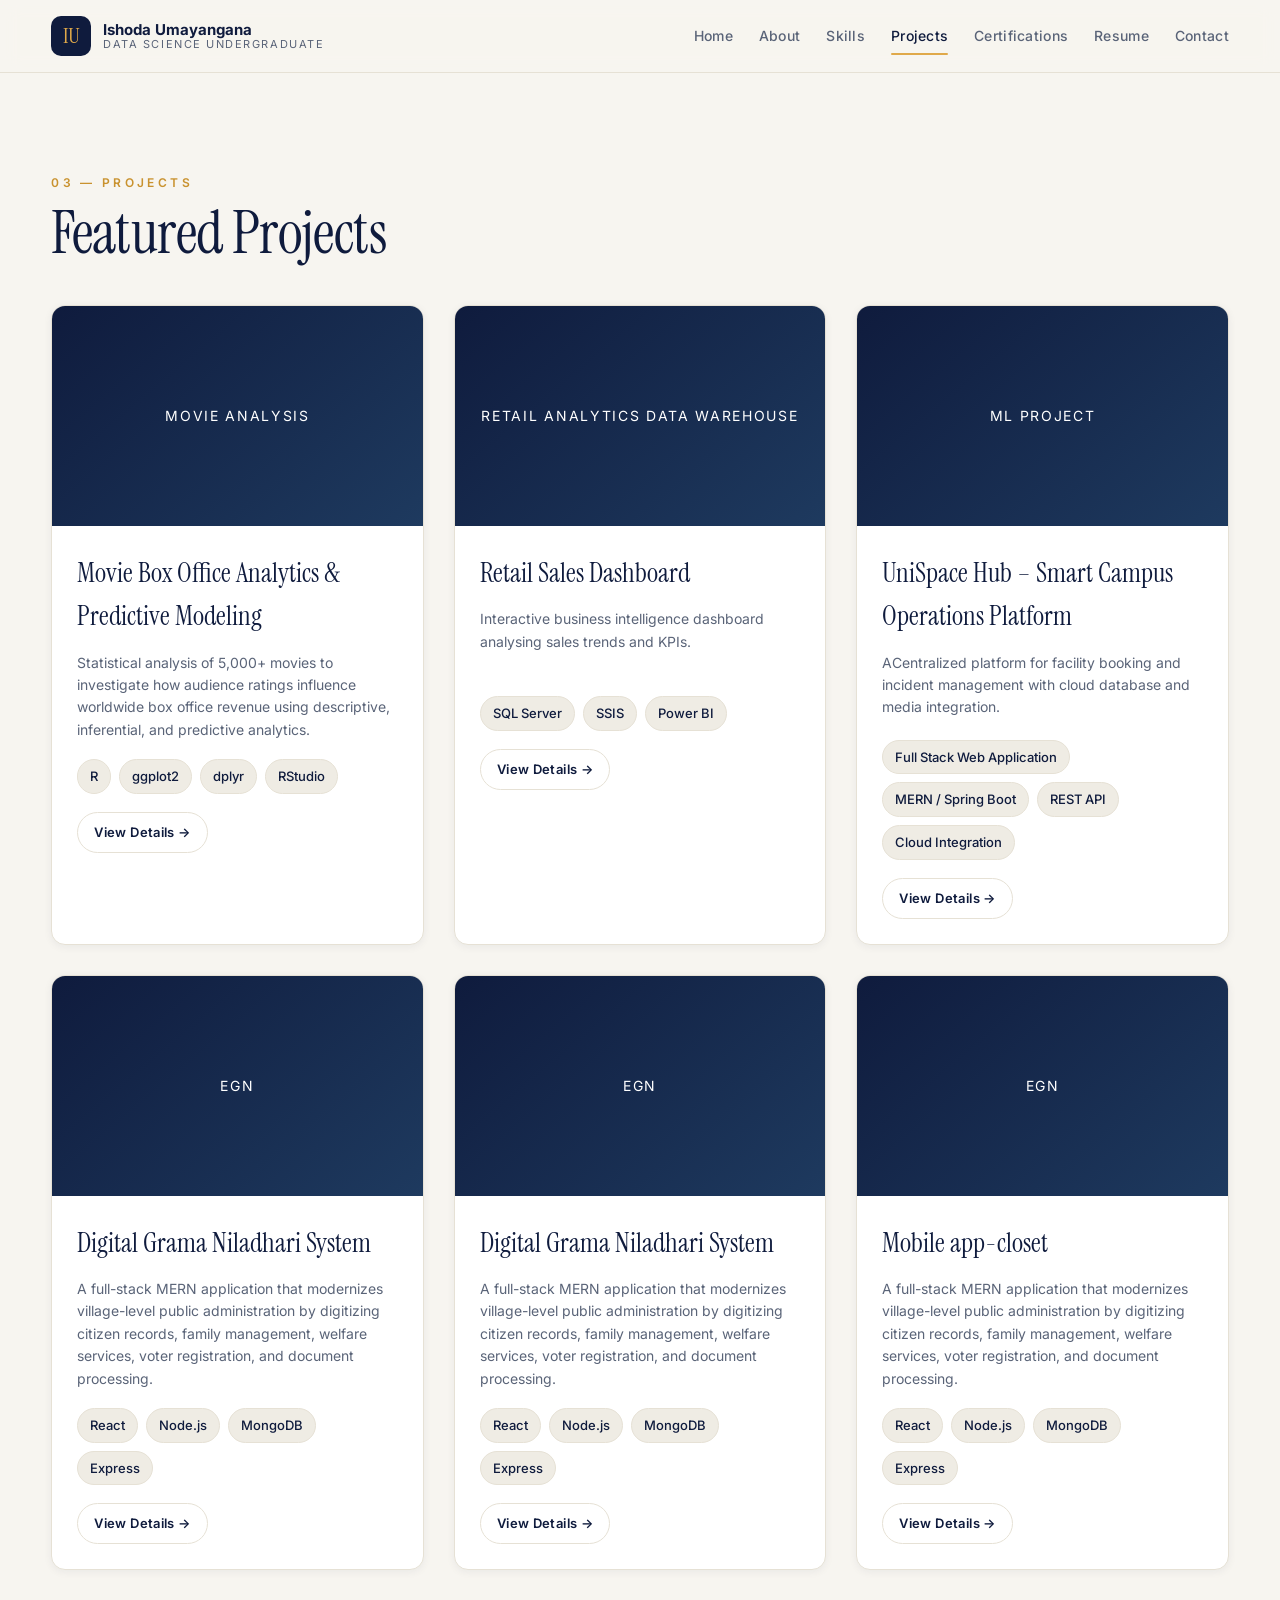
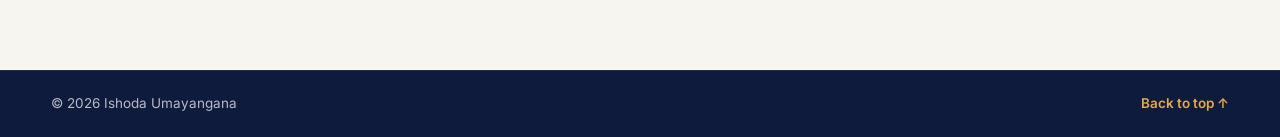
==== projects/all-projects.html @ 5887d543 "created portfolio structure" ====
<!DOCTYPE html>
<html lang="en">
<head>
  <meta charset="UTF-8" />
  <meta name="viewport" content="width=device-width, initial-scale=1.0" />
  <title>Ishoda Umayangana — Data Science Undergraduate</title>
  <meta name="description" content="Portfolio of Ishoda Umayangana, a third-year Data Science undergraduate at SLIIT specializing in data analytics, BI, and machine learning." />
  <meta name="author" content="Ishoda Umayangana" />
  <meta property="og:title" content="Ishoda Umayangana — Data Science Undergraduate" />
  <meta property="og:description" content="Portfolio of a third-year Data Science undergraduate at SLIIT — analytics, BI, and ML projects." />
  <meta property="og:type" content="website" />
  <meta name="twitter:card" content="summary_large_image" />
  <link rel="icon" href="data:image/svg+xml,%3Csvg xmlns='http://www.w3.org/2000/svg' viewBox='0 0 32 32'%3E%3Crect width='32' height='32' rx='6' fill='%230F1B3D'/%3E%3Ctext x='50%25' y='55%25' text-anchor='middle' dominant-baseline='middle' font-family='serif' font-size='18' fill='%23E0A94A'%3EI%3C/text%3E%3C/svg%3E" />
  <link rel="preconnect" href="https://fonts.googleapis.com" />
  <link rel="preconnect" href="https://fonts.gstatic.com" crossorigin />
  <link href="https://fonts.googleapis.com/css2?family=Instrument+Serif:ital@0;1&family=Inter:wght@400;500;600;700&display=swap" rel="stylesheet" />
  <link rel="stylesheet" href="../styles.css" />
  <link rel="stylesheet" href="../header.css" />
  <script src="../script.js" defer></script>
</head>
<body>
  <!-- HEADER / NAV -->
  <header class="site-header">
    <div class="container nav-inner">
      <a href="#home" class="brand">
        <span class="brand-mark">IU</span>
        <span class="brand-text">
          <strong>Ishoda Umayangana</strong>
          <em>Data Science Undergraduate</em>
        </span>
      </a>
      <button class="nav-toggle" id="navToggle" aria-label="Open menu" aria-expanded="false">
        <span></span><span></span><span></span>
      </button>
      <nav class="nav" id="siteNav" aria-label="Primary">
        <a href="index.html" class="nav-link">Home</a>
        <a href="#about" class="nav-link">About</a>
        <a href="#skills" class="nav-link">Skills</a>
        <a href="#projects" class="nav-link">Projects</a>
        <a href="#certifications" class="nav-link">Certifications</a>
        <a href="#resume" class="nav-link">Resume</a>
        <a href="#contact" class="nav-link">Contact</a>
      </nav>
    </div>
  </header>
  <main>
    <!-- PROJECTS -->
    <section id="projects" class="section">
      <div class="container">

        <p class="eyebrow">03 — Projects</p>
        <h2 class="section-title">Featured Projects</h2>


        <!-- Data Science Projects -->
        
        <div class="project-grid">

          <!-- Movie Analysis -->
          <article class="project-card reveal">

            <div class="project-image">
              <span>Movie Analysis</span>
            </div>

            <div class="project-content">

              <h3>Movie Box Office Analytics & Predictive Modeling</h3>

              <p>
                Statistical analysis of 5,000+ movies to investigate how audience ratings influence worldwide box office revenue using descriptive, inferential, and predictive analytics.
              </p>

              <div class="chips">
                <span class="chip">R</span>
                <span class="chip">ggplot2</span>
                <span class="chip">dplyr</span>
                <span class="chip">RStudio</span>
              </div>

              <a href="movie-analysis.html" class="btn btn-small">
                View Details →
              </a>

            </div>

          </article>



          <!-- Power BI -->
          <article class="project-card reveal">

            <div class="project-image">
              <span>Retail Analytics Data Warehouse</span>
            </div>

            <div class="project-content">

              <h3>Retail Sales Dashboard</h3>

              <p>
                Interactive business intelligence dashboard
                analysing sales trends and KPIs.
              </p>

              <div class="chips">
                <span class="chip">SQL Server</span>
                <span class="chip">SSIS</span>
                <span class="chip">Power BI</span>
              </div>


              <a href="retail-dw.html" class="btn btn-small">
                View Details →
              </a>

            </div>

          </article>




          <!-- ML -->
          <article class="project-card reveal">

            <div class="project-image">
              <span>ML Project</span>
            </div>

            <div class="project-content">

              <h3>UniSpace Hub – Smart Campus Operations Platform</h3>

              <p>
                ACentralized platform for facility booking and incident
                management with cloud database and media integration.
              </p>


              <div class="chips">
                <span class="chip">Full Stack Web Application</span>
                <span class="chip">MERN / Spring Boot</span>
                <span class="chip">REST API</span>
                <span class="chip">Cloud Integration</span>
              </div>


              <a href="uniSpaceHub.html" class="btn btn-small">
                View Details →
              </a>

            </div>
          </article>


          <article class="project-card reveal">

            <div class="project-image">
              <span>egn</span>
            </div>

            <div class="project-content">

              <h3>Digital Grama Niladhari System</h3>

              <p>
                A full-stack MERN application that modernizes 
                village-level public administration by digitizing 
                citizen records, family management, welfare services, 
                voter registration, and document processing.
              </p>

              <div class="chips">
                <span class="chip">React</span>
                <span class="chip">Node.js</span>
                <span class="chip">MongoDB</span>
                <span class="chip">Express</span>
              </div>


              <a href="egn.html" class="btn btn-small">
                View Details →
              </a>

            </div>

          </article>



          <article class="project-card reveal">

            <div class="project-image">
              <span>egn</span>
            </div>

            <div class="project-content">

              <h3>Digital Grama Niladhari System</h3>

              <p>
                A full-stack MERN application that modernizes 
                village-level public administration by digitizing 
                citizen records, family management, welfare services, 
                voter registration, and document processing.
              </p>

              <div class="chips">
                <span class="chip">React</span>
                <span class="chip">Node.js</span>
                <span class="chip">MongoDB</span>
                <span class="chip">Express</span>
              </div>


              <a href="happyMe.html" class="btn btn-small">
                View Details →
              </a>

            </div>

          </article>

          <article class="project-card reveal">

            <div class="project-image">
              <span>egn</span>
            </div>

            <div class="project-content">

              <h3>Mobile app-closet</h3>

              <p>
                A full-stack MERN application that modernizes 
                village-level public administration by digitizing 
                citizen records, family management, welfare services, 
                voter registration, and document processing.
              </p>

              <div class="chips">
                <span class="chip">React</span>
                <span class="chip">Node.js</span>
                <span class="chip">MongoDB</span>
                <span class="chip">Express</span>
              </div>


              <a href="closet.html" class="btn btn-small">
                View Details →
              </a>

            </div>

          </article>
        </div>
      </div>

    </section>



  </main>
  <footer class="site-footer">
    <div class="container footer-inner">
      <span>© <span id="year"></span> Ishoda Umayangana</span>
      <a href="#home" class="to-top">Back to top ↑</a>
    </div>
  </footer>
</body>
</html>
---- styles.css ----
:root {
  --hero-bg-w: 46%;
  --bg: #f7f5f0;
  --bg-alt: #efece4;
  --navy: #0f1b3d;
  --navy-2: #1e3a5f;
  --gold: #e0a94a;
  --gold-2: #c9922f;
  --slate: #5a6478;
  --ink: #131a2b;
  --card: #ffffff;
  --border: #e6e1d5;
  --radius: 14px;
  --shadow-sm: 0 2px 8px rgba(15, 27, 61, 0.06);
  --shadow-md: 0 20px 40px -20px rgba(15, 27, 61, 0.25);
  --serif: "Instrument Serif", "Times New Roman", serif;
  --sans: "Inter", system-ui, -apple-system, Segoe UI, Roboto, sans-serif;
  --nav-h: 72px;
}
/* ---------- Reset / base ---------- */
* { box-sizing: border-box; }
html { scroll-behavior: smooth; -webkit-text-size-adjust: 100%; }
body {
  margin: 0;
  font-family: var(--sans);
  color: var(--ink);
  background: var(--bg);
  line-height: 1.6;
  -webkit-font-smoothing: antialiased;
}
img { max-width: 100%; display: block; }
a { color: inherit; text-decoration: none; }
ul { margin: 0.5rem 0 0; padding-left: 1.1rem; }
ul li { margin-bottom: 0.25rem; }
:focus-visible { outline: 2px solid var(--gold); outline-offset: 3px; border-radius: 6px; }
.container { width: min(1180px, 92%); margin: 0 auto; }
section { scroll-margin-top: calc(var(--nav-h) + 12px); }
/* ---------- Header ---------- */



.brand-text strong { font-weight: 700; font-size: 15px; color: var(--navy); }
.brand-text em {
  font-style: normal;
  font-size: 11px;
  letter-spacing: 0.14em;
  text-transform: uppercase;
  color: var(--slate);
}

.nav-link:hover { color: var(--navy); }
.nav-link.active { color: var(--navy); }
.nav-link.active::after {
  content: "";
  position: absolute; left: 0; right: 0; bottom: -2px;
  height: 2px; background: var(--gold); border-radius: 2px;
}


.nav-toggle[aria-expanded="true"] span:nth-child(1) { transform: translateY(7px) rotate(45deg); }
.nav-toggle[aria-expanded="true"] span:nth-child(2) { opacity: 0; }
.nav-toggle[aria-expanded="true"] span:nth-child(3) { transform: translateY(-7px) rotate(-45deg); }
/* ---------- Buttons ---------- */
.btn {
  display: inline-flex; align-items: center; justify-content: center;
  padding: 12px 22px;
  font-family: var(--sans); font-weight: 600; font-size: 14px;
  letter-spacing: 0.03em;
  border-radius: 999px;
  border: 1.5px solid transparent;
  cursor: pointer;
  transition: transform 0.15s ease, background 0.2s, color 0.2s, box-shadow 0.2s;
}
.btn:hover { transform: translateY(-1px); }
.btn-primary { background: var(--navy); color: var(--bg); }
.btn-primary:hover { background: var(--navy-2); box-shadow: var(--shadow-md); }
.btn-ghost { background: transparent; color: var(--navy); border-color: var(--navy); }
.btn-ghost:hover { background: var(--navy); color: var(--bg); }
.btn-small { padding: 9px 16px; font-size: 13px; background: transparent; color: var(--navy); border-color: var(--border); }
.btn-small:hover { border-color: var(--navy); }
.btn-large { padding: 16px 30px; font-size: 15px; }
/* ---------- Hero ---------- */
.hero {
  position: relative;
  padding: 60px 0 60px;
  overflow: hidden;
}
.hero-bg {
  position: absolute;
  top: 40px; bottom: 40px; left: 0;
  width: var(--hero-bg-w);
  background: linear-gradient(160deg, var(--navy) 0%, var(--navy-2) 100%);
  border-radius: 0 24px 24px 0;
  z-index: 0;
}
.hero-inner {
  position: relative;
  z-index: 1;
  display: grid;
  grid-template-columns: 650px 1fr;
  gap: 70px;
  align-items: center;
}
.profile-card {
  background: linear-gradient(180deg, #2f5ea0 0%, #23477f 100%);
  color: #fff;
  padding: 34px 26px 22px;
  border-radius: 12px;
  box-shadow: var(--shadow-md);
  text-align: center;
  transform: translateX(1000px); /* increase this value */
}
.avatar {
  width: 128px; height: 128px;
  border-radius: 50%;
  margin: 0 auto 18px;
  background: linear-gradient(140deg, #dbe6f3, #a7bcda);
  color: var(--navy);
  display: grid; place-items: center;
  font-family: var(--serif); font-size: 52px;
  border: 5px solid #fff;
  box-shadow: 0 8px 24px rgba(0,0,0,0.25);
}
.profile-name {
  font-family: var(--serif);
  font-weight: 400;
  font-size: 30px;
  line-height: 1.1;
  margin: 0 0 12px;
}
.divider { width: 40px; height: 1px; background: rgba(255,255,255,0.5); margin: 10px auto 14px; }
.profile-role {
  font-size: 11px;
  letter-spacing: 0.28em;
  color: rgba(255,255,255,0.85);
  margin: 0 0 18px;
}
.socials {
  background: #fff;
  margin: 20px -26px -22px;
  padding: 14px;
  display: flex; justify-content: center; gap: 22px;
  border-radius: 0 0 12px 12px;
}
.socials a {
  width: 32px; height: 32px; border-radius: 50%;
  background: var(--bg-alt); color: var(--navy);
  display: grid; place-items: center;
  font-size: 13px; font-weight: 700;
  transition: background 0.2s, color 0.2s;
}
.socials a:hover { background: var(--navy); color: var(--gold); }
.hero-copy .display {
  font-family: var(--serif);
  font-weight: 400;
  font-size: clamp(72px, 11vw, 148px);
  color: var(--navy);
  margin: 0 0 8px;
  line-height: 0.95;
  letter-spacing: -0.02em;
}
.hero-copy .lead {
  font-size: 20px;
  font-weight: 500;
  color: var(--navy);
  margin: 0 0 22px;
}
.cta-row { display: flex; gap: 12px; margin-bottom: 26px; flex-wrap: wrap; }
.hero-copy .intro {
  max-width: 560px;
  color: var(--slate);
  font-size: 15px;
}
/* ---------- Sections ---------- */
.section { padding: 100px 0; }
.section-alt { background: var(--bg-alt); }
.section-dark { background: var(--navy); color: #dfe4ef; }
.eyebrow {
  font-size: 12px; letter-spacing: 0.28em; text-transform: uppercase;
  color: var(--gold-2); margin: 0 0 10px; font-weight: 600;
}
.eyebrow.light { color: var(--gold); }
.section-title {
  font-family: var(--serif);
  font-weight: 400;
  font-size: clamp(38px, 5vw, 60px);
  color: var(--navy);
  margin: 0 0 40px;
  line-height: 1.05;
  letter-spacing: -0.01em;
}
.section-title.light { color: #fff; }
/* About */
.grid-2 {
  display: grid;
  grid-template-columns: 1.1fr 1fr;
  gap: 60px;
  align-items: start;
}
.about-cards { display: grid; gap: 16px; }
.mini-card {
  background: var(--card);
  border: 1px solid var(--border);
  border-radius: var(--radius);
  padding: 22px 24px;
  box-shadow: var(--shadow-sm);
}
.mini-card h3 {
  margin: 0 0 6px;
  font-family: var(--serif);
  font-weight: 400;
  font-size: 22px;
  color: var(--navy);
}
.mini-card p { margin: 0; color: var(--slate); font-size: 14.5px; }
/* Skills */
.skills-grid {
  display: grid;
  grid-template-columns: repeat(3, 1fr);
  gap: 22px;
}
.skill-card {
  background: var(--card);
  border: 1px solid var(--border);
  border-radius: var(--radius);
  padding: 28px 26px;
  box-shadow: var(--shadow-sm);
  transition: transform 0.25s, box-shadow 0.25s;
}
.skill-card:hover { transform: translateY(-4px); box-shadow: var(--shadow-md); }
.skill-card h3 {
  font-family: var(--serif);
  font-weight: 400;
  font-size: 26px;
  color: var(--navy);
  margin: 0 0 16px;
}
.chips { display: flex; flex-wrap: wrap; gap: 8px; }
.chip {
  background: var(--bg-alt);
  color: var(--navy);
  border: 1px solid var(--border);
  padding: 6px 12px;
  border-radius: 999px;
  font-size: 13px;
  font-weight: 500;
}
/* Projects */
.project {
  display: grid;
  grid-template-columns: 1.05fr 1fr;
  gap: 50px;
  align-items: center;
  padding: 40px 0;
  border-top: 1px solid var(--border);
}
.project:first-of-type { border-top: 0; padding-top: 10px; }
.project-reverse { direction: rtl; }
.project-reverse > * { direction: ltr; }
.project-media {
  aspect-ratio: 4 / 3;
  border-radius: var(--radius);
  background:
    radial-gradient(circle at 30% 20%, rgba(224,169,74,0.35), transparent 55%),
    linear-gradient(140deg, var(--navy) 0%, var(--navy-2) 100%);
  display: grid; place-items: center;
  color: rgba(255,255,255,0.7);
  font-size: 14px; letter-spacing: 0.12em; text-transform: uppercase;
  box-shadow: var(--shadow-md);
}
.project-media.alt {
  background:
    radial-gradient(circle at 70% 30%, rgba(224,169,74,0.5), transparent 55%),
    linear-gradient(140deg, #1e3a5f 0%, #0f1b3d 100%);
}
.project-body h3 {
  font-family: var(--serif); font-weight: 400;
  font-size: 32px; color: var(--navy);
  margin: 0 0 12px; line-height: 1.15;
}
.project-body .chips { margin-bottom: 14px; }
.project-body p { color: var(--slate); margin: 0 0 8px; }
.project-body .label {
  color: var(--navy); font-weight: 600; font-size: 13px;
  letter-spacing: 0.1em; text-transform: uppercase;
  margin-top: 14px; margin-bottom: 2px;
}
.project-body ul { color: var(--slate); margin-bottom: 18px; }
/* Certifications */
.cert-grid {
  display: grid;
  grid-template-columns: repeat(auto-fit, minmax(240px, 1fr));
  gap: 18px;
}
.cert-card {
  background: var(--card);
  border: 1px solid var(--border);
  border-left: 3px solid var(--gold);
  border-radius: var(--radius);
  padding: 22px 24px;
  box-shadow: var(--shadow-sm);
  transition: transform 0.2s;
}
.cert-card:hover { transform: translateY(-3px); }
.cert-card h3 {
  font-family: var(--serif); font-weight: 400;
  color: var(--navy); font-size: 22px;
  margin: 0 0 4px; line-height: 1.2;
}
.muted { color: var(--slate); font-size: 13.5px; margin: 0 0 12px; }
.link { color: var(--navy); font-weight: 600; font-size: 13.5px; border-bottom: 1px solid var(--gold); padding-bottom: 1px; }
.link:hover { color: var(--gold-2); }
/* Resume */
.resume-inner {
  display: flex; align-items: center; justify-content: space-between;
  gap: 40px; flex-wrap: wrap;
  background: var(--card);
  border: 1px solid var(--border);
  border-radius: 24px;
  padding: 44px;
  box-shadow: var(--shadow-md);
}
.resume-inner p { color: var(--slate); max-width: 520px; margin: 0; }
/* Contact */
.contact-lead { max-width: 560px; color: rgba(255,255,255,0.75); margin: 0 0 36px; }
.contact-grid {
  display: grid;
  grid-template-columns: repeat(auto-fit, minmax(260px, 1fr));
  gap: 16px;
}
.contact-card {
  background: rgba(255,255,255,0.05);
  border: 1px solid rgba(255,255,255,0.12);
  border-radius: var(--radius);
  padding: 22px 24px;
  display: flex; flex-direction: column; gap: 4px;
  transition: background 0.2s, border-color 0.2s, transform 0.2s;
}
.contact-card:hover {
  background: rgba(224,169,74,0.1);
  border-color: var(--gold);
  transform: translateY(-3px);
}
.contact-card .label {
  font-size: 12px; letter-spacing: 0.2em; text-transform: uppercase;
  color: var(--gold);
}
.contact-card .value { font-size: 16px; color: #fff; font-weight: 500; word-break: break-all; }
/* Footer */
.site-footer {
  background: var(--navy);
  color: rgba(255,255,255,0.7);
  padding: 22px 0;
  border-top: 1px solid rgba(255,255,255,0.08);
}
.footer-inner { display: flex; justify-content: space-between; align-items: center; font-size: 13.5px; }
.to-top { color: var(--gold); font-weight: 600; }
.to-top:hover { color: #fff; }
/* Reveal animation */
.reveal {
  opacity: 0;
  transform: translateY(20px);
  transition: opacity 0.7s ease, transform 0.7s ease;
}
.reveal.is-visible { opacity: 1; transform: none; }
/* Responsive */
@media (max-width: 960px) {
  .hero { padding: 40px 0 70px; }
  .hero-bg { width: 100%; top: 0; bottom: auto; height: 340px; border-radius: 0 0 24px 24px; }
  .hero-inner { grid-template-columns: 1fr; gap: 40px; }
  .profile-card { max-width: 320px; margin: 20px auto 0; }
  .profile-card { transform: none; }
  .hero-copy { text-align: left; }
  .grid-2 { grid-template-columns: 1fr; gap: 32px; }
  .skills-grid { grid-template-columns: 1fr; }
  .project, .project-reverse { grid-template-columns: 1fr; gap: 24px; direction: ltr; padding: 32px 0; }
  .section { padding: 70px 0; }
  .resume-inner { padding: 30px; }
}
@media (max-width: 720px) {

  

  .nav-link:last-child { border-bottom: 0; }
  .nav-link.active::after { display: none; }
  .hero-copy .lead { font-size: 17px; }
  .footer-inner { flex-direction: column; gap: 8px; }
}



/* ---------- Project Cards ---------- */


.project-category {
  font-family: var(--serif);
  font-size: 34px;
  font-weight:400;
  color:var(--navy);
  margin:50px 0 30px;
}


.project-grid {

  display:grid;

  grid-template-columns:repeat(3,1fr);

  gap:30px;

}



.project-card {

  background:var(--card);

  border:1px solid var(--border);

  border-radius:var(--radius);

  overflow:hidden;

  box-shadow:var(--shadow-sm);

  transition:transform .25s, box-shadow .25s;

}



.project-card:hover {

  transform:translateY(-6px);

  box-shadow:var(--shadow-md);

}



.project-image {

  height:220px;

  background:
  linear-gradient(140deg,
  var(--navy),
  var(--navy-2));


  display:grid;

  place-items:center;

  color:white;

  font-size:14px;

  letter-spacing:.12em;

  text-transform:uppercase;

}



.project-content {

  padding:25px;

}



.project-content h3 {

  font-family:var(--serif);

  font-size:27px;

  font-weight:400;

  color:var(--navy);

  margin:0 0 12px;

}



.project-content p {

  color:var(--slate);

  font-size:14px;

  min-height:70px;

}



.project-content .chips {

  margin:18px 0;

}

@media(max-width:960px){

.project-grid{

grid-template-columns:1fr 1fr;

}

}


@media(max-width:720px){

.project-grid{

grid-template-columns:1fr;

}

}
---- header.css ----
/* ==========================
   HEADER
========================== */

.site-header {
  position: sticky;
  top: 0;
  z-index: 50;
  background: rgba(247, 245, 240, 0.85);
  backdrop-filter: saturate(180%) blur(10px);
  -webkit-backdrop-filter: saturate(180%) blur(10px);
  border-bottom: 1px solid var(--border);
}

.nav-inner {
  display: flex;
  align-items: center;
  justify-content: space-between;
  height: var(--nav-h);
}

.brand {
  display: flex;
  align-items: center;
  gap: 12px;
}


.brand-mark {
  width: 40px;
  height: 40px;
  display: grid;
  place-items: center;
  background: var(--navy);
  color: var(--gold);
  font-family: var(--serif);
  font-size: 22px;
  border-radius: 10px;
}

.brand-text {
  display: flex;
  flex-direction: column;
  line-height: 1.15;
}

.brand-text strong {
  font-weight: 700;
  font-size: 15px;
  color: var(--navy);
}

.brand-text em {
  font-style: normal;
  font-size: 11px;
  letter-spacing: 0.14em;
  text-transform: uppercase;
  color: var(--slate);
}

.nav {
  display: flex;
  gap: 26px;
  align-items: center;
}

.nav-link {
  font-size: 14px;
  font-weight: 500;
  color: var(--slate);
  letter-spacing: .02em;
  position: relative;
  padding: 6px 0;
  transition: color .2s;
}

.nav-link:hover {
  color: var(--navy);
}

.nav-link.active {
  color: var(--navy);
}

.nav-link.active::after {
  content: "";
  position: absolute;
  left: 0;
  right: 0;
  bottom: -2px;
  height: 2px;
  background: var(--gold);
  border-radius: 2px;
}

.nav-toggle {
  display: none;
  width: 40px;
  height: 40px;
  border: 0;
  background: transparent;
  cursor: pointer;

  flex-direction: column;
  justify-content: center;
  align-items: center;
  gap: 5px;
}

.nav-toggle span {
  display: block;
  width: 22px;
  height: 2px;
  background: var(--navy);
  transition: transform .25s, opacity .2s;
}

.nav-toggle[aria-expanded="true"] span:nth-child(1) {
  transform: translateY(7px) rotate(45deg);
}

.nav-toggle[aria-expanded="true"] span:nth-child(2) {
  opacity: 0;
}

.nav-toggle[aria-expanded="true"] span:nth-child(3) {
  transform: translateY(-7px) rotate(-45deg);
}

/* Mobile */

@media (max-width:720px) {

  .nav-toggle {
    display: flex;
  }

  .nav {
    position: absolute;
    top: var(--nav-h);
    left: 0;
    right: 0;

    background: var(--bg);

    flex-direction: column;
    align-items: stretch;

    gap: 0;

    padding: 8px 0;

    border-bottom: 1px solid var(--border);

    box-shadow: var(--shadow-md);

    transform: translateY(-8px);

    opacity: 0;
    pointer-events: none;

    transition: opacity .2s, transform .2s;
  }

  .nav.open {
    opacity: 1;
    pointer-events: auto;
    transform: none;
  }

  .nav-link {
    padding: 14px 24px;
    border-bottom: 1px solid var(--border);
  }

  .nav-link:last-child {
    border-bottom: 0;
  }

  .nav-link.active::after {
    display: none;
  }

  .nav-link.active {
    color: var(--gold-2);
  }

  .brand-text em {
    display: none;
  }
}
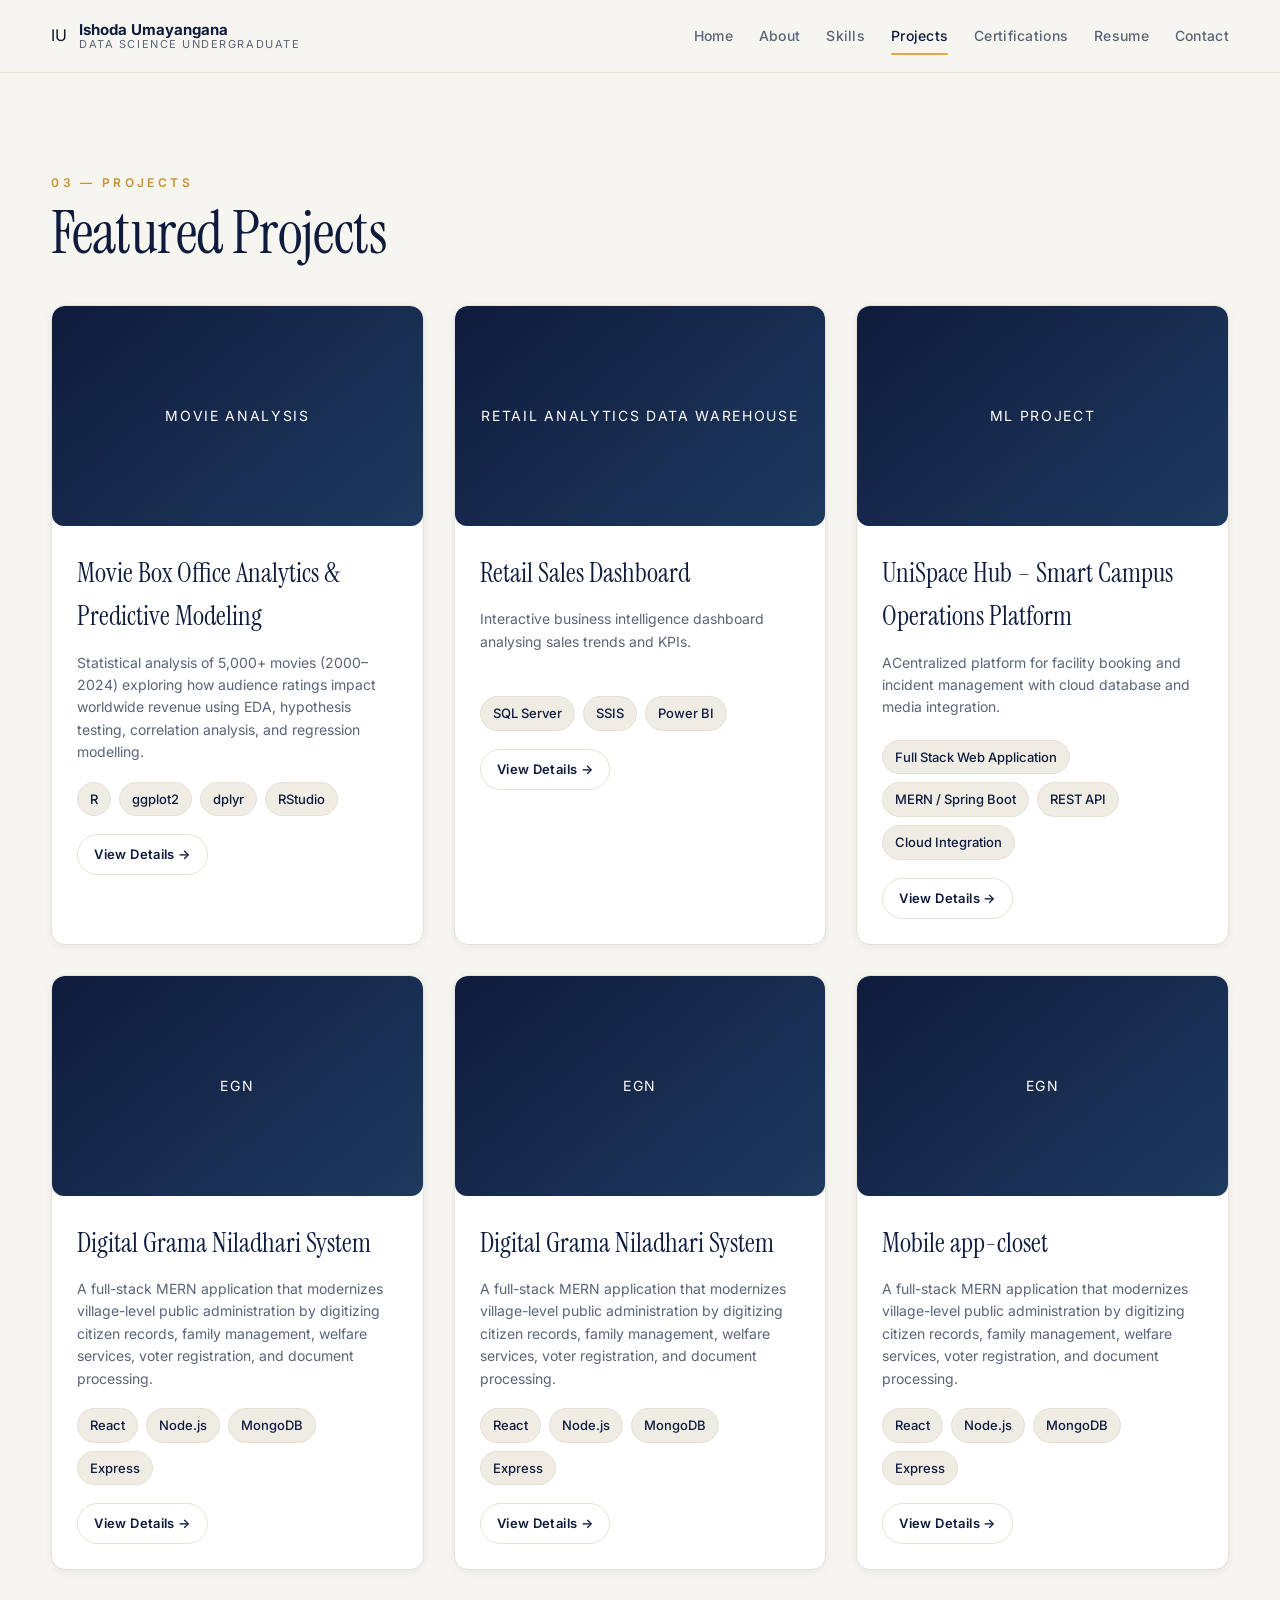
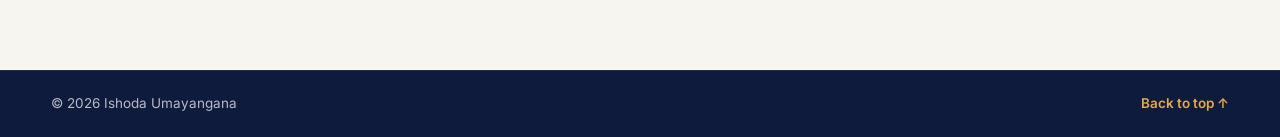
==== commit 85129061: "update projects" ====
--- a/projects/all-projects.html
+++ b/projects/all-projects.html
@@ -68,7 +68,9 @@
               <h3>Movie Box Office Analytics & Predictive Modeling</h3>
 
               <p>
-                Statistical analysis of 5,000+ movies to investigate how audience ratings influence worldwide box office revenue using descriptive, inferential, and predictive analytics.
+                Statistical analysis of 5,000+ movies (2000–2024) exploring 
+                how audience ratings impact worldwide revenue using EDA, hypothesis
+                 testing, correlation analysis, and regression modelling.  
               </p>
 
               <div class="chips">
--- a/styles.css
+++ b/styles.css
@@ -18,8 +18,13 @@
   --nav-h: 72px;
 }
 /* ---------- Reset / base ---------- */
-* { box-sizing: border-box; }
-html { scroll-behavior: smooth; -webkit-text-size-adjust: 100%; }
+* {
+  box-sizing: border-box;
+}
+html {
+  scroll-behavior: smooth;
+  -webkit-text-size-adjust: 100%;
+}
 body {
   margin: 0;
   font-family: var(--sans);
@@ -28,18 +33,40 @@
   line-height: 1.6;
   -webkit-font-smoothing: antialiased;
 }
-img { max-width: 100%; display: block; }
-a { color: inherit; text-decoration: none; }
-ul { margin: 0.5rem 0 0; padding-left: 1.1rem; }
-ul li { margin-bottom: 0.25rem; }
-:focus-visible { outline: 2px solid var(--gold); outline-offset: 3px; border-radius: 6px; }
-.container { width: min(1180px, 92%); margin: 0 auto; }
-section { scroll-margin-top: calc(var(--nav-h) + 12px); }
+img {
+  max-width: 100%;
+  display: block;
+}
+a {
+  color: inherit;
+  text-decoration: none;
+}
+ul {
+  margin: 0.5rem 0 0;
+  padding-left: 1.1rem;
+}
+ul li {
+  margin-bottom: 0.25rem;
+}
+:focus-visible {
+  outline: 2px solid var(--gold);
+  outline-offset: 3px;
+  border-radius: 6px;
+}
+.container {
+  width: min(1180px, 92%);
+  margin: 0 auto;
+}
+section {
+  scroll-margin-top: calc(var(--nav-h) + 12px);
+}
 /* ---------- Header ---------- */
 
-
-
-.brand-text strong { font-weight: 700; font-size: 15px; color: var(--navy); }
+.brand-text strong {
+  font-weight: 700;
+  font-size: 15px;
+  color: var(--navy);
+}
 .brand-text em {
   font-style: normal;
   font-size: 11px;
@@ -48,37 +75,85 @@
   color: var(--slate);
 }
 
-.nav-link:hover { color: var(--navy); }
-.nav-link.active { color: var(--navy); }
+.nav-link:hover {
+  color: var(--navy);
+}
+.nav-link.active {
+  color: var(--navy);
+}
 .nav-link.active::after {
   content: "";
-  position: absolute; left: 0; right: 0; bottom: -2px;
-  height: 2px; background: var(--gold); border-radius: 2px;
-}
-
-
-.nav-toggle[aria-expanded="true"] span:nth-child(1) { transform: translateY(7px) rotate(45deg); }
-.nav-toggle[aria-expanded="true"] span:nth-child(2) { opacity: 0; }
-.nav-toggle[aria-expanded="true"] span:nth-child(3) { transform: translateY(-7px) rotate(-45deg); }
+  position: absolute;
+  left: 0;
+  right: 0;
+  bottom: -2px;
+  height: 2px;
+  background: var(--gold);
+  border-radius: 2px;
+}
+
+.nav-toggle[aria-expanded="true"] span:nth-child(1) {
+  transform: translateY(7px) rotate(45deg);
+}
+.nav-toggle[aria-expanded="true"] span:nth-child(2) {
+  opacity: 0;
+}
+.nav-toggle[aria-expanded="true"] span:nth-child(3) {
+  transform: translateY(-7px) rotate(-45deg);
+}
 /* ---------- Buttons ---------- */
 .btn {
-  display: inline-flex; align-items: center; justify-content: center;
+  display: inline-flex;
+  align-items: center;
+  justify-content: center;
   padding: 12px 22px;
-  font-family: var(--sans); font-weight: 600; font-size: 14px;
+  font-family: var(--sans);
+  font-weight: 600;
+  font-size: 14px;
   letter-spacing: 0.03em;
   border-radius: 999px;
   border: 1.5px solid transparent;
   cursor: pointer;
-  transition: transform 0.15s ease, background 0.2s, color 0.2s, box-shadow 0.2s;
-}
-.btn:hover { transform: translateY(-1px); }
-.btn-primary { background: var(--navy); color: var(--bg); }
-.btn-primary:hover { background: var(--navy-2); box-shadow: var(--shadow-md); }
-.btn-ghost { background: transparent; color: var(--navy); border-color: var(--navy); }
-.btn-ghost:hover { background: var(--navy); color: var(--bg); }
-.btn-small { padding: 9px 16px; font-size: 13px; background: transparent; color: var(--navy); border-color: var(--border); }
-.btn-small:hover { border-color: var(--navy); }
-.btn-large { padding: 16px 30px; font-size: 15px; }
+  transition:
+    transform 0.15s ease,
+    background 0.2s,
+    color 0.2s,
+    box-shadow 0.2s;
+}
+.btn:hover {
+  transform: translateY(-1px);
+}
+.btn-primary {
+  background: var(--navy);
+  color: var(--bg);
+}
+.btn-primary:hover {
+  background: var(--navy-2);
+  box-shadow: var(--shadow-md);
+}
+.btn-ghost {
+  background: transparent;
+  color: var(--navy);
+  border-color: var(--navy);
+}
+.btn-ghost:hover {
+  background: var(--navy);
+  color: var(--bg);
+}
+.btn-small {
+  padding: 9px 16px;
+  font-size: 13px;
+  background: transparent;
+  color: var(--navy);
+  border-color: var(--border);
+}
+.btn-small:hover {
+  border-color: var(--navy);
+}
+.btn-large {
+  padding: 16px 30px;
+  font-size: 15px;
+}
 /* ---------- Hero ---------- */
 .hero {
   position: relative;
@@ -87,7 +162,9 @@
 }
 .hero-bg {
   position: absolute;
-  top: 40px; bottom: 40px; left: 0;
+  top: 40px;
+  bottom: 40px;
+  left: 0;
   width: var(--hero-bg-w);
   background: linear-gradient(160deg, var(--navy) 0%, var(--navy-2) 100%);
   border-radius: 0 24px 24px 0;
@@ -111,15 +188,18 @@
   transform: translateX(1000px); /* increase this value */
 }
 .avatar {
-  width: 128px; height: 128px;
+  width: 128px;
+  height: 128px;
   border-radius: 50%;
   margin: 0 auto 18px;
   background: linear-gradient(140deg, #dbe6f3, #a7bcda);
   color: var(--navy);
-  display: grid; place-items: center;
-  font-family: var(--serif); font-size: 52px;
+  display: grid;
+  place-items: center;
+  font-family: var(--serif);
+  font-size: 52px;
   border: 5px solid #fff;
-  box-shadow: 0 8px 24px rgba(0,0,0,0.25);
+  box-shadow: 0 8px 24px rgba(0, 0, 0, 0.25);
 }
 .profile-name {
   font-family: var(--serif);
@@ -128,28 +208,45 @@
   line-height: 1.1;
   margin: 0 0 12px;
 }
-.divider { width: 40px; height: 1px; background: rgba(255,255,255,0.5); margin: 10px auto 14px; }
+.divider {
+  width: 40px;
+  height: 1px;
+  background: rgba(255, 255, 255, 0.5);
+  margin: 10px auto 14px;
+}
 .profile-role {
   font-size: 11px;
   letter-spacing: 0.28em;
-  color: rgba(255,255,255,0.85);
+  color: rgba(255, 255, 255, 0.85);
   margin: 0 0 18px;
 }
 .socials {
   background: #fff;
   margin: 20px -26px -22px;
   padding: 14px;
-  display: flex; justify-content: center; gap: 22px;
+  display: flex;
+  justify-content: center;
+  gap: 22px;
   border-radius: 0 0 12px 12px;
 }
 .socials a {
-  width: 32px; height: 32px; border-radius: 50%;
-  background: var(--bg-alt); color: var(--navy);
-  display: grid; place-items: center;
-  font-size: 13px; font-weight: 700;
-  transition: background 0.2s, color 0.2s;
-}
-.socials a:hover { background: var(--navy); color: var(--gold); }
+  width: 32px;
+  height: 32px;
+  border-radius: 50%;
+  background: var(--bg-alt);
+  color: var(--navy);
+  display: grid;
+  place-items: center;
+  font-size: 13px;
+  font-weight: 700;
+  transition:
+    background 0.2s,
+    color 0.2s;
+}
+.socials a:hover {
+  background: var(--navy);
+  color: var(--gold);
+}
 .hero-copy .display {
   font-family: var(--serif);
   font-weight: 400;
@@ -165,21 +262,39 @@
   color: var(--navy);
   margin: 0 0 22px;
 }
-.cta-row { display: flex; gap: 12px; margin-bottom: 26px; flex-wrap: wrap; }
+.cta-row {
+  display: flex;
+  gap: 12px;
+  margin-bottom: 26px;
+  flex-wrap: wrap;
+}
 .hero-copy .intro {
   max-width: 560px;
   color: var(--slate);
   font-size: 15px;
 }
 /* ---------- Sections ---------- */
-.section { padding: 100px 0; }
-.section-alt { background: var(--bg-alt); }
-.section-dark { background: var(--navy); color: #dfe4ef; }
+.section {
+  padding: 100px 0;
+}
+.section-alt {
+  background: var(--bg-alt);
+}
+.section-dark {
+  background: var(--navy);
+  color: #dfe4ef;
+}
 .eyebrow {
-  font-size: 12px; letter-spacing: 0.28em; text-transform: uppercase;
-  color: var(--gold-2); margin: 0 0 10px; font-weight: 600;
-}
-.eyebrow.light { color: var(--gold); }
+  font-size: 12px;
+  letter-spacing: 0.28em;
+  text-transform: uppercase;
+  color: var(--gold-2);
+  margin: 0 0 10px;
+  font-weight: 600;
+}
+.eyebrow.light {
+  color: var(--gold);
+}
 .section-title {
   font-family: var(--serif);
   font-weight: 400;
@@ -189,7 +304,9 @@
   line-height: 1.05;
   letter-spacing: -0.01em;
 }
-.section-title.light { color: #fff; }
+.section-title.light {
+  color: #fff;
+}
 /* About */
 .grid-2 {
   display: grid;
@@ -197,7 +314,10 @@
   gap: 60px;
   align-items: start;
 }
-.about-cards { display: grid; gap: 16px; }
+.about-cards {
+  display: grid;
+  gap: 16px;
+}
 .mini-card {
   background: var(--card);
   border: 1px solid var(--border);
@@ -212,7 +332,113 @@
   font-size: 22px;
   color: var(--navy);
 }
-.mini-card p { margin: 0; color: var(--slate); font-size: 14.5px; }
+.mini-card p {
+  margin: 0;
+  color: var(--slate);
+  font-size: 14.5px;
+}
+
+/* ==========================
+   EDUCATION
+========================== */
+
+.education-timeline {
+  position: relative;
+  max-width: 850px;
+  margin-top: 50px;
+  padding-left: 35px;
+}
+
+/* Vertical line */
+.education-timeline::before {
+  content: "";
+  position: absolute;
+  left: 8px;
+  top: 0;
+  width: 2px;
+  height: 100%;
+  background: var(--gold);
+}
+
+.education-item {
+  position: relative;
+  margin-bottom: 45px;
+  padding: 28px 30px;
+  background: white;
+  border-radius: 16px;
+  box-shadow: 0 10px 30px rgba(15, 27, 61, 0.08);
+}
+
+/* Timeline dot */
+.education-item::before {
+  content: "";
+  position: absolute;
+  left: -34px;
+  top: 35px;
+  width: 16px;
+  height: 16px;
+  background: var(--gold);
+  border-radius: 50%;
+  border: 4px solid var(--bg);
+}
+
+.education-year {
+  display: inline-block;
+  font-size: 0.9rem;
+  font-weight: 600;
+  color: var(--gold-2);
+  margin-bottom: 12px;
+  letter-spacing: 0.5px;
+}
+
+.education-item h3 {
+  margin-bottom: 10px;
+  font-size: 1.4rem;
+  color: var(--navy);
+  line-height: 1.4;
+}
+
+.education-item h4 {
+  margin-bottom: 15px;
+  font-size: 1rem;
+  font-weight: 600;
+  color: var(--navy-2);
+}
+
+.education-item p {
+  color: var(--slate);
+  line-height: 1.7;
+  font-size: 1rem;
+}
+
+
+/* Hover effect */
+.education-item:hover {
+  transform: translateY(-5px);
+  transition: 0.3s ease;
+}
+
+
+/* Mobile responsive */
+@media (max-width: 768px) {
+
+  .education-timeline {
+    padding-left: 25px;
+  }
+
+  .education-item {
+    padding: 22px;
+  }
+
+  .education-item::before {
+    left: -26px;
+  }
+
+  .education-item h3 {
+    font-size: 1.2rem;
+  }
+
+}
 /* Skills */
 .skills-grid {
   display: grid;
@@ -225,9 +451,14 @@
   border-radius: var(--radius);
   padding: 28px 26px;
   box-shadow: var(--shadow-sm);
-  transition: transform 0.25s, box-shadow 0.25s;
-}
-.skill-card:hover { transform: translateY(-4px); box-shadow: var(--shadow-md); }
+  transition:
+    transform 0.25s,
+    box-shadow 0.25s;
+}
+.skill-card:hover {
+  transform: translateY(-4px);
+  box-shadow: var(--shadow-md);
+}
 .skill-card h3 {
   font-family: var(--serif);
   font-weight: 400;
@@ -235,7 +466,11 @@
   color: var(--navy);
   margin: 0 0 16px;
 }
-.chips { display: flex; flex-wrap: wrap; gap: 8px; }
+.chips {
+  display: flex;
+  flex-wrap: wrap;
+  gap: 8px;
+}
 .chip {
   background: var(--bg-alt);
   color: var(--navy);
@@ -254,38 +489,83 @@
   padding: 40px 0;
   border-top: 1px solid var(--border);
 }
-.project:first-of-type { border-top: 0; padding-top: 10px; }
-.project-reverse { direction: rtl; }
-.project-reverse > * { direction: ltr; }
+.project:first-of-type {
+  border-top: 0;
+  padding-top: 10px;
+}
+.project-reverse {
+  direction: rtl;
+}
+.project-reverse > * {
+  direction: ltr;
+}
 .project-media {
   aspect-ratio: 4 / 3;
   border-radius: var(--radius);
   background:
-    radial-gradient(circle at 30% 20%, rgba(224,169,74,0.35), transparent 55%),
+    radial-gradient(
+      circle at 30% 20%,
+      rgba(224, 169, 74, 0.35),
+      transparent 55%
+    ),
     linear-gradient(140deg, var(--navy) 0%, var(--navy-2) 100%);
-  display: grid; place-items: center;
-  color: rgba(255,255,255,0.7);
-  font-size: 14px; letter-spacing: 0.12em; text-transform: uppercase;
+  display: grid;
+  place-items: center;
+  color: rgba(255, 255, 255, 0.7);
+  font-size: 14px;
+  letter-spacing: 0.12em;
+  text-transform: uppercase;
   box-shadow: var(--shadow-md);
 }
 .project-media.alt {
   background:
-    radial-gradient(circle at 70% 30%, rgba(224,169,74,0.5), transparent 55%),
+    radial-gradient(
+      circle at 70% 30%,
+      rgba(224, 169, 74, 0.5),
+      transparent 55%
+    ),
     linear-gradient(140deg, #1e3a5f 0%, #0f1b3d 100%);
 }
+.project-image {
+  width: 100%;
+  height: 220px;
+  overflow: hidden;
+  border-radius: 12px;
+}
+
+.project-image img {
+  width: 100%;
+  height: 100%;
+  object-fit: cover;
+}
 .project-body h3 {
-  font-family: var(--serif); font-weight: 400;
-  font-size: 32px; color: var(--navy);
-  margin: 0 0 12px; line-height: 1.15;
-}
-.project-body .chips { margin-bottom: 14px; }
-.project-body p { color: var(--slate); margin: 0 0 8px; }
+  font-family: var(--serif);
+  font-weight: 400;
+  font-size: 32px;
+  color: var(--navy);
+  margin: 0 0 12px;
+  line-height: 1.15;
+}
+.project-body .chips {
+  margin-bottom: 14px;
+}
+.project-body p {
+  color: var(--slate);
+  margin: 0 0 8px;
+}
 .project-body .label {
-  color: var(--navy); font-weight: 600; font-size: 13px;
-  letter-spacing: 0.1em; text-transform: uppercase;
-  margin-top: 14px; margin-bottom: 2px;
-}
-.project-body ul { color: var(--slate); margin-bottom: 18px; }
+  color: var(--navy);
+  font-weight: 600;
+  font-size: 13px;
+  letter-spacing: 0.1em;
+  text-transform: uppercase;
+  margin-top: 14px;
+  margin-bottom: 2px;
+}
+.project-body ul {
+  color: var(--slate);
+  margin-bottom: 18px;
+}
 /* Certifications */
 .cert-grid {
   display: grid;
@@ -301,231 +581,280 @@
   box-shadow: var(--shadow-sm);
   transition: transform 0.2s;
 }
-.cert-card:hover { transform: translateY(-3px); }
+.cert-card:hover {
+  transform: translateY(-3px);
+}
 .cert-card h3 {
-  font-family: var(--serif); font-weight: 400;
-  color: var(--navy); font-size: 22px;
-  margin: 0 0 4px; line-height: 1.2;
-}
-.muted { color: var(--slate); font-size: 13.5px; margin: 0 0 12px; }
-.link { color: var(--navy); font-weight: 600; font-size: 13.5px; border-bottom: 1px solid var(--gold); padding-bottom: 1px; }
-.link:hover { color: var(--gold-2); }
+  font-family: var(--serif);
+  font-weight: 400;
+  color: var(--navy);
+  font-size: 22px;
+  margin: 0 0 4px;
+  line-height: 1.2;
+}
+.muted {
+  color: var(--slate);
+  font-size: 13.5px;
+  margin: 0 0 12px;
+}
+.link {
+  color: var(--navy);
+  font-weight: 600;
+  font-size: 13.5px;
+  border-bottom: 1px solid var(--gold);
+  padding-bottom: 1px;
+}
+.link:hover {
+  color: var(--gold-2);
+}
 /* Resume */
 .resume-inner {
-  display: flex; align-items: center; justify-content: space-between;
-  gap: 40px; flex-wrap: wrap;
+  display: flex;
+  align-items: center;
+  justify-content: space-between;
+  gap: 40px;
+  flex-wrap: wrap;
   background: var(--card);
   border: 1px solid var(--border);
   border-radius: 24px;
   padding: 44px;
   box-shadow: var(--shadow-md);
 }
-.resume-inner p { color: var(--slate); max-width: 520px; margin: 0; }
+.resume-inner p {
+  color: var(--slate);
+  max-width: 520px;
+  margin: 0;
+}
 /* Contact */
-.contact-lead { max-width: 560px; color: rgba(255,255,255,0.75); margin: 0 0 36px; }
+.contact-lead {
+  max-width: 560px;
+  color: rgba(255, 255, 255, 0.75);
+  margin: 0 0 36px;
+}
 .contact-grid {
   display: grid;
   grid-template-columns: repeat(auto-fit, minmax(260px, 1fr));
   gap: 16px;
 }
 .contact-card {
-  background: rgba(255,255,255,0.05);
-  border: 1px solid rgba(255,255,255,0.12);
+  background: rgba(255, 255, 255, 0.05);
+  border: 1px solid rgba(255, 255, 255, 0.12);
   border-radius: var(--radius);
   padding: 22px 24px;
-  display: flex; flex-direction: column; gap: 4px;
-  transition: background 0.2s, border-color 0.2s, transform 0.2s;
+  display: flex;
+  flex-direction: column;
+  gap: 4px;
+  transition:
+    background 0.2s,
+    border-color 0.2s,
+    transform 0.2s;
 }
 .contact-card:hover {
-  background: rgba(224,169,74,0.1);
+  background: rgba(224, 169, 74, 0.1);
   border-color: var(--gold);
   transform: translateY(-3px);
 }
 .contact-card .label {
-  font-size: 12px; letter-spacing: 0.2em; text-transform: uppercase;
+  font-size: 12px;
+  letter-spacing: 0.2em;
+  text-transform: uppercase;
   color: var(--gold);
 }
-.contact-card .value { font-size: 16px; color: #fff; font-weight: 500; word-break: break-all; }
+.contact-card .value {
+  font-size: 16px;
+  color: #fff;
+  font-weight: 500;
+  word-break: break-all;
+}
 /* Footer */
 .site-footer {
   background: var(--navy);
-  color: rgba(255,255,255,0.7);
+  color: rgba(255, 255, 255, 0.7);
   padding: 22px 0;
-  border-top: 1px solid rgba(255,255,255,0.08);
-}
-.footer-inner { display: flex; justify-content: space-between; align-items: center; font-size: 13.5px; }
-.to-top { color: var(--gold); font-weight: 600; }
-.to-top:hover { color: #fff; }
+  border-top: 1px solid rgba(255, 255, 255, 0.08);
+}
+.footer-inner {
+  display: flex;
+  justify-content: space-between;
+  align-items: center;
+  font-size: 13.5px;
+}
+.to-top {
+  color: var(--gold);
+  font-weight: 600;
+}
+.to-top:hover {
+  color: #fff;
+}
 /* Reveal animation */
 .reveal {
   opacity: 0;
   transform: translateY(20px);
-  transition: opacity 0.7s ease, transform 0.7s ease;
-}
-.reveal.is-visible { opacity: 1; transform: none; }
+  transition:
+    opacity 0.7s ease,
+    transform 0.7s ease;
+}
+.reveal.is-visible {
+  opacity: 1;
+  transform: none;
+}
 /* Responsive */
 @media (max-width: 960px) {
-  .hero { padding: 40px 0 70px; }
-  .hero-bg { width: 100%; top: 0; bottom: auto; height: 340px; border-radius: 0 0 24px 24px; }
-  .hero-inner { grid-template-columns: 1fr; gap: 40px; }
-  .profile-card { max-width: 320px; margin: 20px auto 0; }
-  .profile-card { transform: none; }
-  .hero-copy { text-align: left; }
-  .grid-2 { grid-template-columns: 1fr; gap: 32px; }
-  .skills-grid { grid-template-columns: 1fr; }
-  .project, .project-reverse { grid-template-columns: 1fr; gap: 24px; direction: ltr; padding: 32px 0; }
-  .section { padding: 70px 0; }
-  .resume-inner { padding: 30px; }
+  .hero {
+    padding: 40px 0 70px;
+  }
+  .hero-bg {
+    width: 100%;
+    top: 0;
+    bottom: auto;
+    height: 340px;
+    border-radius: 0 0 24px 24px;
+  }
+  .hero-inner {
+    grid-template-columns: 1fr;
+    gap: 40px;
+  }
+  .profile-card {
+    max-width: 320px;
+    margin: 20px auto 0;
+  }
+  .profile-card {
+    transform: none;
+  }
+  .hero-copy {
+    text-align: left;
+  }
+  .grid-2 {
+    grid-template-columns: 1fr;
+    gap: 32px;
+  }
+  .skills-grid {
+    grid-template-columns: 1fr;
+  }
+  .project,
+  .project-reverse {
+    grid-template-columns: 1fr;
+    gap: 24px;
+    direction: ltr;
+    padding: 32px 0;
+  }
+  .section {
+    padding: 70px 0;
+  }
+  .resume-inner {
+    padding: 30px;
+  }
 }
 @media (max-width: 720px) {
-
-  
-
-  .nav-link:last-child { border-bottom: 0; }
-  .nav-link.active::after { display: none; }
-  .hero-copy .lead { font-size: 17px; }
-  .footer-inner { flex-direction: column; gap: 8px; }
-}
-
-
+  .nav-link:last-child {
+    border-bottom: 0;
+  }
+  .nav-link.active::after {
+    display: none;
+  }
+  .hero-copy .lead {
+    font-size: 17px;
+  }
+  .footer-inner {
+    flex-direction: column;
+    gap: 8px;
+  }
+}
 
 /* ---------- Project Cards ---------- */
 
-
 .project-category {
   font-family: var(--serif);
   font-size: 34px;
-  font-weight:400;
-  color:var(--navy);
-  margin:50px 0 30px;
-}
-
+  font-weight: 400;
+  color: var(--navy);
+  margin: 50px 0 30px;
+}
 
 .project-grid {
-
-  display:grid;
-
-  grid-template-columns:repeat(3,1fr);
-
-  gap:30px;
-
-}
-
-
+  display: grid;
+
+  grid-template-columns: repeat(3, 1fr);
+
+  gap: 30px;
+}
 
 .project-card {
-
-  background:var(--card);
-
-  border:1px solid var(--border);
-
-  border-radius:var(--radius);
-
-  overflow:hidden;
-
-  box-shadow:var(--shadow-sm);
-
-  transition:transform .25s, box-shadow .25s;
-
-}
-
-
+  background: var(--card);
+
+  border: 1px solid var(--border);
+
+  border-radius: var(--radius);
+
+  overflow: hidden;
+
+  box-shadow: var(--shadow-sm);
+
+  transition:
+    transform 0.25s,
+    box-shadow 0.25s;
+}
 
 .project-card:hover {
-
-  transform:translateY(-6px);
-
-  box-shadow:var(--shadow-md);
-
-}
-
-
+  transform: translateY(-6px);
+
+  box-shadow: var(--shadow-md);
+}
 
 .project-image {
-
-  height:220px;
-
-  background:
-  linear-gradient(140deg,
-  var(--navy),
-  var(--navy-2));
-
-
-  display:grid;
-
-  place-items:center;
-
-  color:white;
-
-  font-size:14px;
-
-  letter-spacing:.12em;
-
-  text-transform:uppercase;
-
-}
-
-
+  height: 220px;
+
+  background: linear-gradient(140deg, var(--navy), var(--navy-2));
+
+  display: grid;
+
+  place-items: center;
+
+  color: white;
+
+  font-size: 14px;
+
+  letter-spacing: 0.12em;
+
+  text-transform: uppercase;
+}
 
 .project-content {
-
-  padding:25px;
-
-}
-
-
+  padding: 25px;
+}
 
 .project-content h3 {
-
-  font-family:var(--serif);
-
-  font-size:27px;
-
-  font-weight:400;
-
-  color:var(--navy);
-
-  margin:0 0 12px;
-
-}
-
-
+  font-family: var(--serif);
+
+  font-size: 27px;
+
+  font-weight: 400;
+
+  color: var(--navy);
+
+  margin: 0 0 12px;
+}
 
 .project-content p {
-
-  color:var(--slate);
-
-  font-size:14px;
-
-  min-height:70px;
-
-}
-
-
+  color: var(--slate);
+
+  font-size: 14px;
+
+  min-height: 70px;
+}
 
 .project-content .chips {
-
-  margin:18px 0;
-
-}
-
-@media(max-width:960px){
-
-.project-grid{
-
-grid-template-columns:1fr 1fr;
-
-}
-
-}
-
-
-@media(max-width:720px){
-
-.project-grid{
-
-grid-template-columns:1fr;
-
-}
-
-}+  margin: 18px 0;
+}
+
+@media (max-width: 960px) {
+  .project-grid {
+    grid-template-columns: 1fr 1fr;
+  }
+}
+
+@media (max-width: 720px) {
+  .project-grid {
+    grid-template-columns: 1fr;
+  }
+}
--- a/header.css
+++ b/header.css
@@ -25,17 +25,11 @@
   gap: 12px;
 }
 
-
-.brand-mark {
-  width: 40px;
-  height: 40px;
-  display: grid;
-  place-items: center;
-  background: var(--navy);
-  color: var(--gold);
-  font-family: var(--serif);
-  font-size: 22px;
-  border-radius: 10px;
+.brand-image {
+  width: 42px;
+  height: 42px;
+  border-radius: 50%;
+  object-fit: cover;
 }
 
 .brand-text {
@@ -68,10 +62,10 @@
   font-size: 14px;
   font-weight: 500;
   color: var(--slate);
-  letter-spacing: .02em;
+  letter-spacing: 0.02em;
   position: relative;
   padding: 6px 0;
-  transition: color .2s;
+  transition: color 0.2s;
 }
 
 .nav-link:hover {
@@ -112,7 +106,9 @@
   width: 22px;
   height: 2px;
   background: var(--navy);
-  transition: transform .25s, opacity .2s;
+  transition:
+    transform 0.25s,
+    opacity 0.2s;
 }
 
 .nav-toggle[aria-expanded="true"] span:nth-child(1) {
@@ -127,10 +123,24 @@
   transform: translateY(-7px) rotate(-45deg);
 }
 
+
+.avatar {
+  width: 150px;
+  height: 150px;
+  border-radius: 50%;
+  overflow: hidden;
+  margin: 0 auto 24px;
+}
+
+.avatar img {
+  width: 100%;
+  height: 100%;
+  object-fit: cover;
+}
+
 /* Mobile */
 
-@media (max-width:720px) {
-
+@media (max-width: 720px) {
   .nav-toggle {
     display: flex;
   }
@@ -159,7 +169,9 @@
     opacity: 0;
     pointer-events: none;
 
-    transition: opacity .2s, transform .2s;
+    transition:
+      opacity 0.2s,
+      transform 0.2s;
   }
 
   .nav.open {
@@ -188,4 +200,4 @@
   .brand-text em {
     display: none;
   }
-}+}
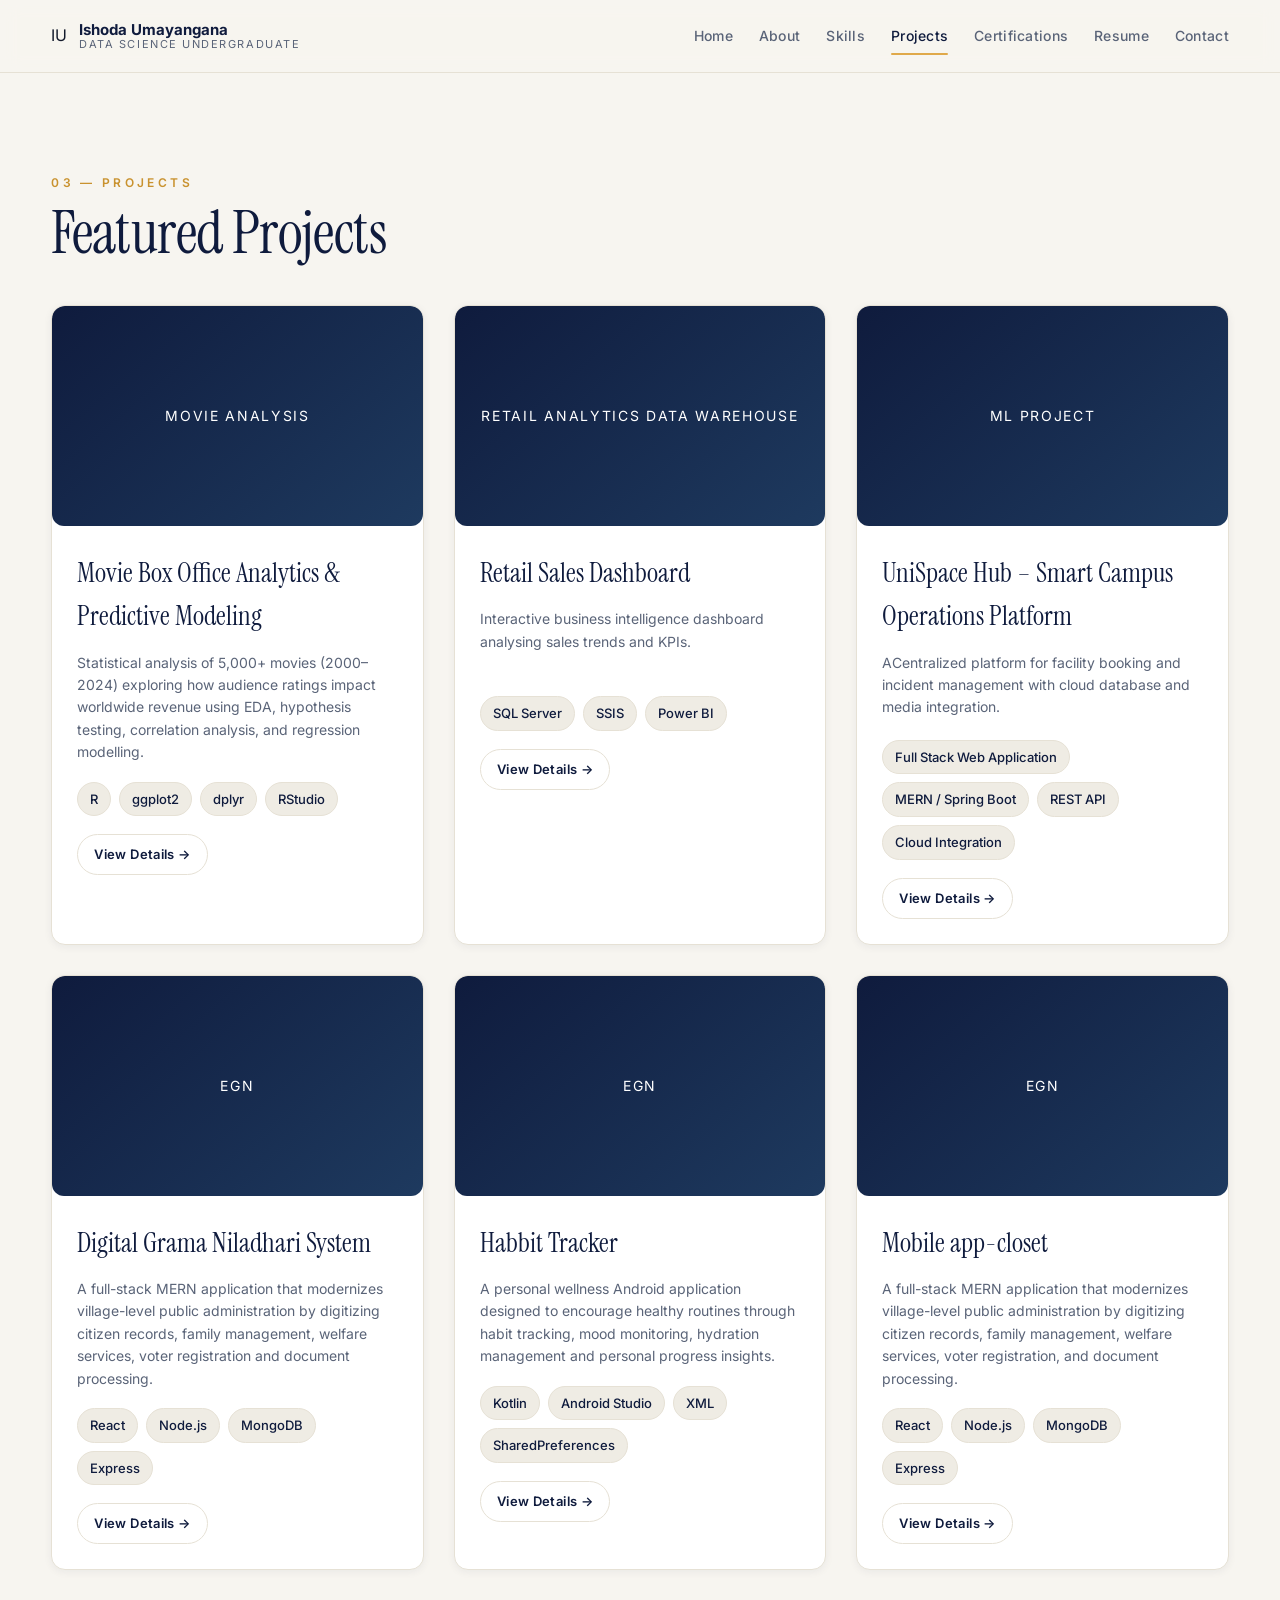
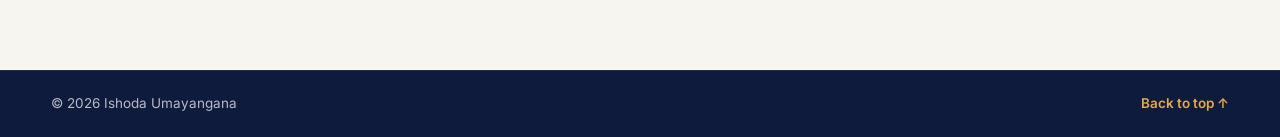
==== commit e9fe1682: "update projects" ====
--- a/projects/all-projects.html
+++ b/projects/all-projects.html
@@ -171,7 +171,7 @@
                 A full-stack MERN application that modernizes 
                 village-level public administration by digitizing 
                 citizen records, family management, welfare services, 
-                voter registration, and document processing.
+                voter registration and document processing.
               </p>
 
               <div class="chips">
@@ -182,7 +182,7 @@
               </div>
 
 
-              <a href="egn.html" class="btn btn-small">
+              <a href="e-gn.html" class="btn btn-small">
                 View Details →
               </a>
 
@@ -200,20 +200,19 @@
 
             <div class="project-content">
 
-              <h3>Digital Grama Niladhari System</h3>
-
-              <p>
-                A full-stack MERN application that modernizes 
-                village-level public administration by digitizing 
-                citizen records, family management, welfare services, 
-                voter registration, and document processing.
-              </p>
-
-              <div class="chips">
-                <span class="chip">React</span>
-                <span class="chip">Node.js</span>
-                <span class="chip">MongoDB</span>
-                <span class="chip">Express</span>
+              <h3>Habbit Tracker</h3>
+
+              <p>
+                A personal wellness Android application designed to encourage
+            healthy routines through habit tracking, mood monitoring, hydration
+            management and personal progress insights.
+              </p>
+
+              <div class="chips">
+                <span class="chip">Kotlin</span>
+                <span class="chip">Android Studio</span>
+                <span class="chip">XML</span>
+                <span class="chip">SharedPreferences</span>
               </div>
 
 
